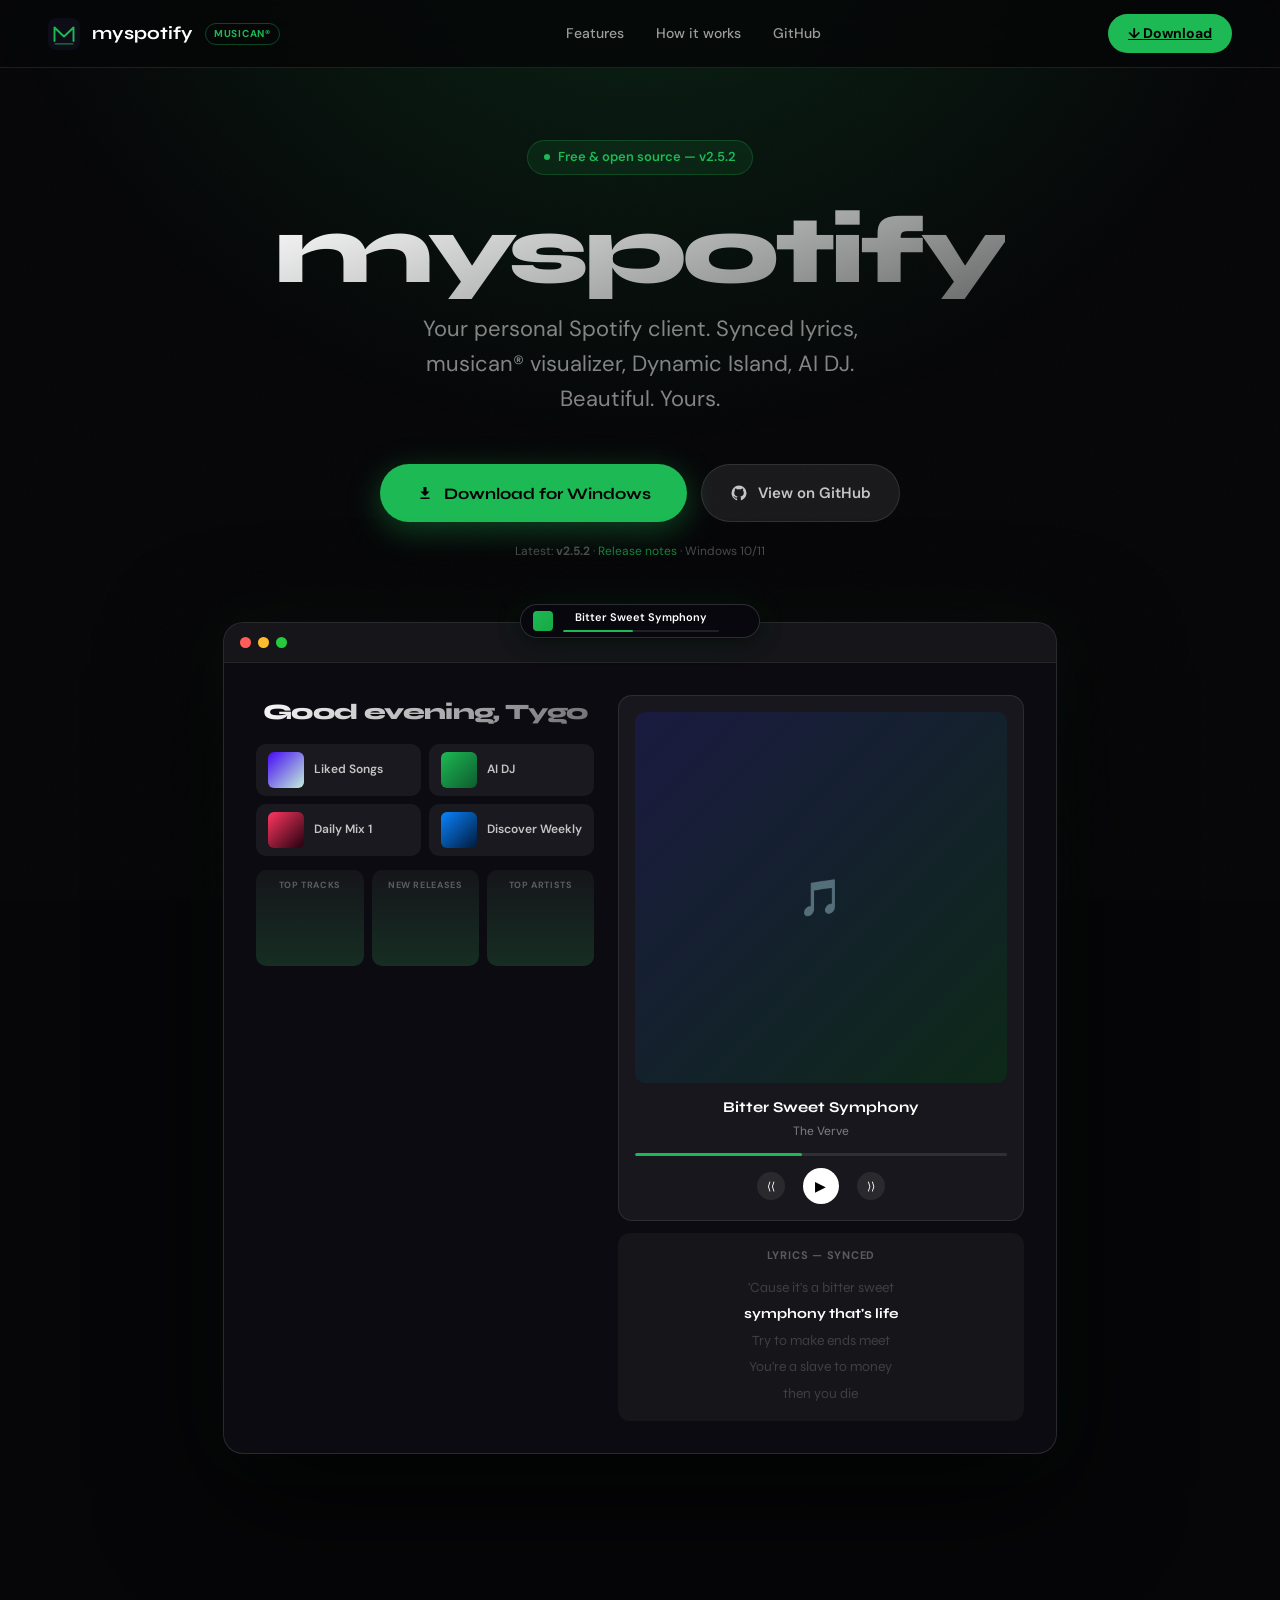
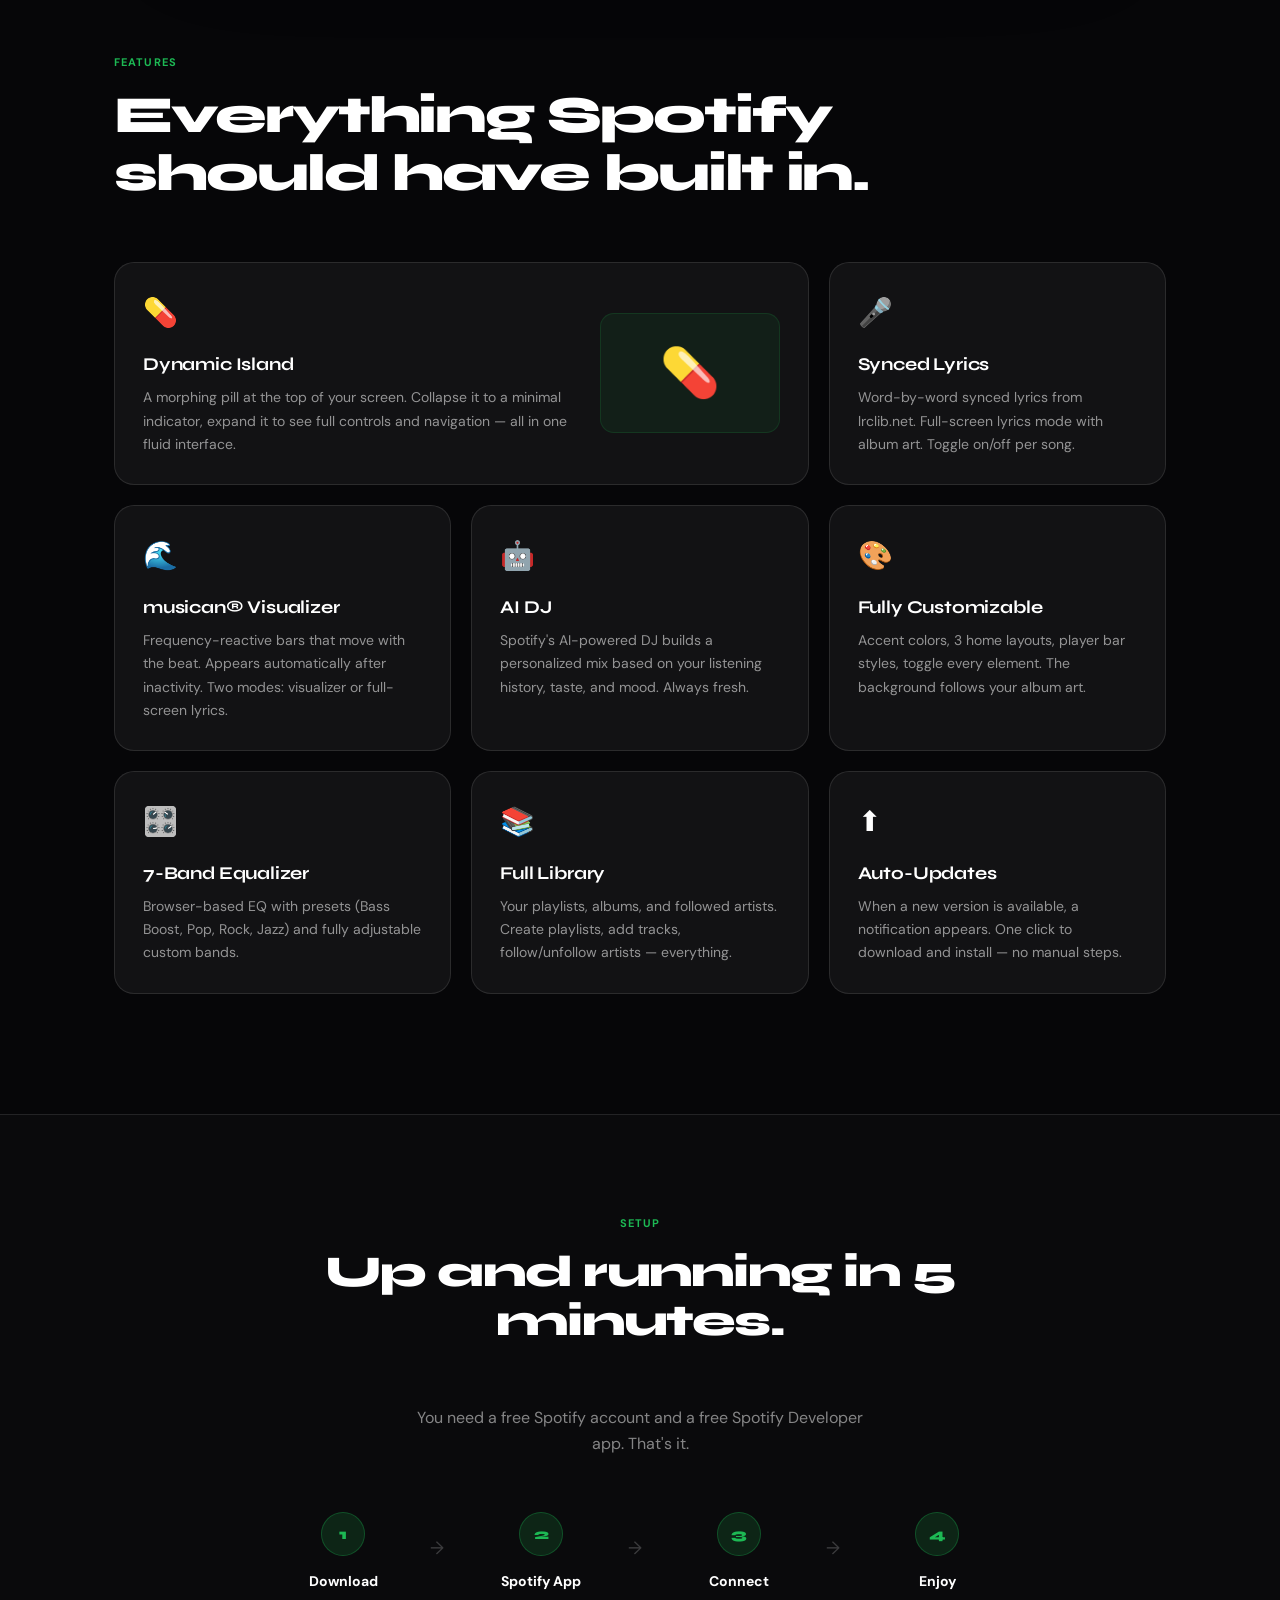
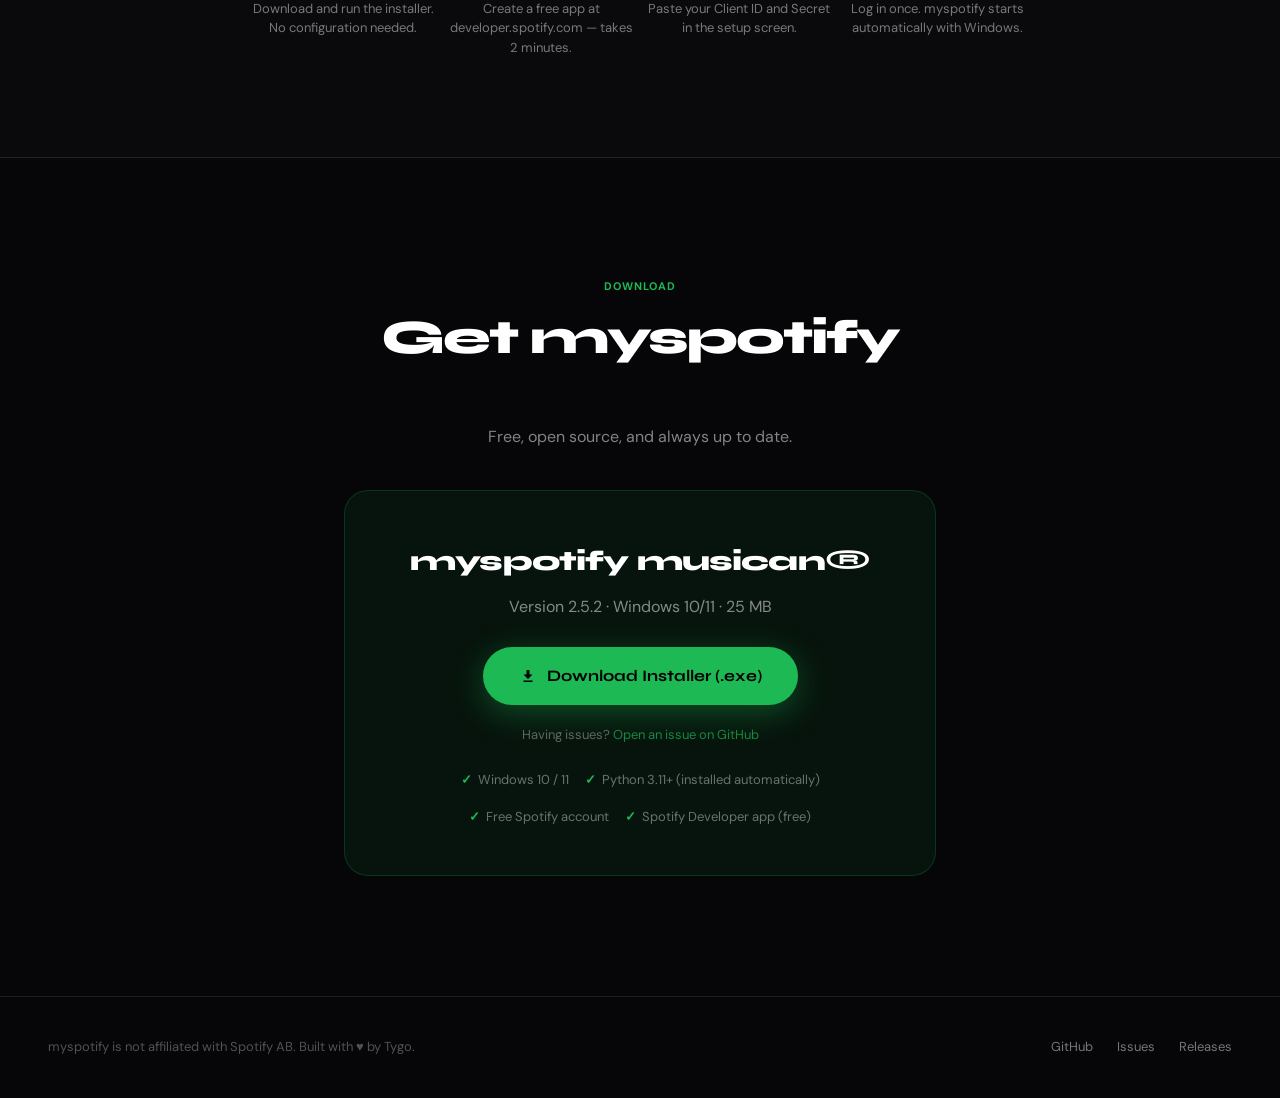
==== docs/index.html @ 20d54a98 "Big update" ====
<!DOCTYPE html>
<html lang="en">
<head>
  <meta charset="UTF-8"/>
  <meta name="viewport" content="width=device-width,initial-scale=1"/>
  <title>myspotify — Personal Spotify Client</title>
  <meta name="description" content="A beautiful, feature-rich personal Spotify client for Windows. Synced lyrics, visualizer, Dynamic Island, AI DJ and more."/>
  <link rel="preconnect" href="https://fonts.googleapis.com"/>
  <link rel="preconnect" href="https://fonts.gstatic.com" crossorigin/>
  <link href="https://fonts.googleapis.com/css2?family=Syne:wght@400;600;700;800&family=DM+Sans:opsz,wght@9..40,400;9..40,500;9..40,600&display=swap" rel="stylesheet"/>
  <style>
    *, *::before, *::after { box-sizing: border-box; margin: 0; padding: 0; }
    :root {
      --green: #1db954; --dark: #060608; --card: rgba(255,255,255,.05);
      --border: rgba(255,255,255,.1); --text: rgba(255,255,255,.75);
      --fd: 'Syne', sans-serif; --fb: 'DM Sans', sans-serif;
    }
    html { scroll-behavior: smooth; }
    body { background: var(--dark); color: #fff; font-family: var(--fb); font-size: 16px; line-height: 1.6; overflow-x: hidden; }

    /* ── NOISE OVERLAY ── */
    body::before {
      content: ''; position: fixed; inset: 0; z-index: 0; pointer-events: none;
      background-image: url("data:image/svg+xml,%3Csvg xmlns='http://www.w3.org/2000/svg' width='300' height='300'%3E%3Cfilter id='n'%3E%3CfeTurbulence type='fractalNoise' baseFrequency='.85' numOctaves='4' stitchTiles='stitch'/%3E%3C/filter%3E%3Crect width='300' height='300' filter='url(%23n)' opacity='.035'/%3E%3C/svg%3E");
      background-size: 300px; opacity: .6;
    }

    /* ── HERO BG ── */
    .hero-bg {
      position: absolute; inset: 0; z-index: 0;
      background: radial-gradient(ellipse 80% 60% at 50% -10%, rgba(29,185,84,.18) 0%, transparent 65%);
    }

    /* ── NAV ── */
    nav {
      position: fixed; top: 0; left: 0; right: 0; z-index: 100;
      display: flex; align-items: center; justify-content: space-between;
      padding: 0 48px; height: 68px;
      background: rgba(6,6,8,.85); backdrop-filter: blur(40px) saturate(180%);
      border-bottom: 1px solid var(--border);
    }
    .nav-brand { display: flex; align-items: center; gap: 12px; text-decoration: none; }
    .nav-logo { width: 32px; height: 32px; }
    .nav-name { font-family: var(--fd); font-size: 18px; font-weight: 700; color: #fff; }
    .nav-badge { font-size: 10px; font-weight: 700; color: var(--green); letter-spacing: .07em; text-transform: uppercase; border: 1px solid rgba(29,185,84,.35); border-radius: 100px; padding: 2px 8px; }
    .nav-links { display: flex; align-items: center; gap: 32px; }
    .nav-links a { color: rgba(255,255,255,.6); text-decoration: none; font-size: 14px; font-weight: 500; transition: color .15s; }
    .nav-links a:hover { color: #fff; }
    .nav-dl { background: var(--green); color: #000; padding: 8px 20px; border-radius: 100px; font-weight: 700; font-size: 14px; transition: filter .15s, transform .1s; }
    .nav-dl:hover { filter: brightness(1.1); transform: translateY(-1px); color: #000; }

    /* ── SECTIONS ── */
    section { position: relative; z-index: 1; }

    /* ── HERO ── */
    .hero {
      min-height: 100vh; display: flex; flex-direction: column;
      align-items: center; justify-content: center; text-align: center;
      padding: 140px 24px 80px;
      position: relative;
    }
    .hero-pill {
      display: inline-flex; align-items: center; gap: 8px;
      background: rgba(29,185,84,.1); border: 1px solid rgba(29,185,84,.25);
      border-radius: 100px; padding: 6px 16px; font-size: 13px; font-weight: 600;
      color: var(--green); margin-bottom: 28px;
      animation: fade-up .7s ease .2s both;
    }
    .hero-pill::before { content: ''; width: 6px; height: 6px; border-radius: 50%; background: var(--green); animation: blink 1.5s ease-in-out infinite; }
    @keyframes blink { 0%,100% { opacity: 1; } 50% { opacity: .3; } }
    h1 {
      font-family: var(--fd); font-size: clamp(52px, 8vw, 96px); font-weight: 800;
      letter-spacing: -.05em; line-height: 1; margin-bottom: 12px;
      background: linear-gradient(160deg, #fff 0%, rgba(255,255,255,.4) 100%);
      -webkit-background-clip: text; -webkit-text-fill-color: transparent; background-clip: text;
      animation: fade-up .7s ease .3s both;
    }
    .hero-sub {
      font-size: clamp(16px, 2.5vw, 22px); color: rgba(255,255,255,.5);
      max-width: 520px; margin: 0 auto 48px;
      animation: fade-up .7s ease .4s both;
    }
    .hero-btns { display: flex; gap: 14px; justify-content: center; flex-wrap: wrap; animation: fade-up .7s ease .5s both; }
    .btn-primary {
      display: inline-flex; align-items: center; gap: 10px;
      background: var(--green); color: #000; padding: 16px 36px;
      border-radius: 100px; font-family: var(--fd); font-size: 16px; font-weight: 700;
      text-decoration: none; transition: filter .15s, transform .12s;
      box-shadow: 0 8px 32px rgba(29,185,84,.35);
    }
    .btn-primary:hover { filter: brightness(1.08); transform: translateY(-2px); }
    .btn-primary:active { transform: scale(.97); }
    .btn-ghost {
      display: inline-flex; align-items: center; gap: 10px;
      background: rgba(255,255,255,.08); color: rgba(255,255,255,.75);
      padding: 16px 28px; border-radius: 100px; border: 1px solid var(--border);
      font-size: 15px; font-weight: 600; text-decoration: none; transition: background .15s, transform .12s;
    }
    .btn-ghost:hover { background: rgba(255,255,255,.14); transform: translateY(-1px); color: #fff; }
    .hero-version { margin-top: 20px; font-size: 12px; color: rgba(255,255,255,.28); animation: fade-up .7s ease .6s both; }
    .hero-version a { color: rgba(29,185,84,.7); text-decoration: none; }
    .hero-version a:hover { color: var(--green); }

    /* ── MOCKUP ── */
    .mockup-wrap { position: relative; max-width: 900px; margin: 60px auto 0; animation: fade-up .8s ease .7s both; }
    .mockup {
      background: rgba(12,12,18,.98); border: 1px solid rgba(255,255,255,.12);
      border-radius: 20px; overflow: hidden;
      box-shadow: 0 40px 120px rgba(0,0,0,.8), 0 0 60px rgba(29,185,84,.08);
    }
    .mockup-bar { height: 40px; background: rgba(255,255,255,.04); border-bottom: 1px solid rgba(255,255,255,.07); display: flex; align-items: center; padding: 0 16px; gap: 7px; }
    .dot { width: 11px; height: 11px; border-radius: 50%; }
    .dot-r { background: #ff5f57; } .dot-y { background: #febc2e; } .dot-g { background: #28c840; }
    .mockup-body { padding: 32px; display: grid; grid-template-columns: 1fr 1.2fr; gap: 24px; min-height: 340px; }
    .mock-left { display: flex; flex-direction: column; gap: 14px; }
    .mock-greeting { font-family: var(--fd); font-size: 22px; font-weight: 800; letter-spacing: -.03em; background: linear-gradient(135deg, #fff, rgba(255,255,255,.4)); -webkit-background-clip: text; -webkit-text-fill-color: transparent; background-clip: text; }
    .mock-grid { display: grid; grid-template-columns: 1fr 1fr; gap: 8px; }
    .mock-card { background: rgba(255,255,255,.06); border-radius: 10px; height: 52px; display: flex; align-items: center; gap: 10px; padding: 0 12px; }
    .mock-art { width: 36px; height: 36px; border-radius: 6px; flex-shrink: 0; }
    .mock-name { font-size: 12px; font-weight: 600; color: rgba(255,255,255,.75); white-space: nowrap; overflow: hidden; text-overflow: ellipsis; }
    .mock-bars { display: grid; grid-template-columns: 1fr 1fr 1fr; gap: 8px; }
    .mock-bar { background: rgba(255,255,255,.04); border-radius: 10px; height: 96px; position: relative; overflow: hidden; }
    .mock-bar::after { content: ''; position: absolute; inset: 0; background: linear-gradient(to top, rgba(29,185,84,.15), transparent); }
    .mock-tag { font-size: 9px; font-weight: 700; text-transform: uppercase; letter-spacing: .07em; color: rgba(255,255,255,.3); padding: 8px; }
    .mock-right { display: flex; flex-direction: column; gap: 12px; }
    .mock-player { background: rgba(255,255,255,.05); border: 1px solid rgba(255,255,255,.09); border-radius: 14px; padding: 16px; }
    .mock-np-art { width: 100%; aspect-ratio: 1; border-radius: 10px; background: linear-gradient(135deg, #1a1a40, #0d2818); margin-bottom: 12px; display: flex; align-items: center; justify-content: center; font-size: 36px; }
    .mock-np-title { font-family: var(--fd); font-size: 15px; font-weight: 700; margin-bottom: 3px; }
    .mock-np-artist { font-size: 12px; color: rgba(255,255,255,.45); }
    .mock-prog { height: 3px; background: rgba(255,255,255,.1); border-radius: 2px; margin: 12px 0; overflow: hidden; }
    .mock-prog-fill { height: 100%; width: 45%; background: var(--green); border-radius: 2px; }
    .mock-ctrl { display: flex; justify-content: center; gap: 18px; align-items: center; }
    .mock-btn { width: 28px; height: 28px; border-radius: 50%; background: rgba(255,255,255,.08); display: flex; align-items: center; justify-content: center; font-size: 11px; }
    .mock-play { background: #fff; color: #000; width: 36px; height: 36px; font-size: 14px; }
    .mock-lyrics { background: rgba(255,255,255,.04); border-radius: 12px; padding: 14px; flex: 1; overflow: hidden; }
    .mock-ly-title { font-size: 11px; font-weight: 700; text-transform: uppercase; letter-spacing: .07em; color: rgba(255,255,255,.3); margin-bottom: 10px; }
    .mock-ly-line { font-family: var(--fd); font-size: 14px; color: rgba(255,255,255,.18); line-height: 1.6; padding: 2px 0; }
    .mock-ly-line.active { color: #fff; font-weight: 700; }

    /* Island mockup */
    .mock-island { position: absolute; top: -18px; left: 50%; transform: translateX(-50%); width: 240px; background: rgba(8,8,14,.97); border: 1px solid rgba(255,255,255,.15); border-radius: 100px; height: 34px; display: flex; align-items: center; padding: 0 12px; gap: 10px; box-shadow: 0 4px 20px rgba(0,0,0,.7), 0 0 30px rgba(29,185,84,.12); }
    .island-art { width: 20px; height: 20px; border-radius: 4px; background: linear-gradient(135deg,#1db954,#17a844); flex-shrink: 0; }
    .island-info { flex: 1; overflow: hidden; }
    .island-name { font-size: 11px; font-weight: 600; white-space: nowrap; overflow: hidden; text-overflow: ellipsis; }
    .island-bar { height: 2px; background: rgba(255,255,255,.1); border-radius: 1px; margin-top: 3px; overflow: hidden; }
    .island-fill { height: 100%; width: 45%; background: var(--green); border-radius: 1px; }
    .island-eq { display: flex; align-items: flex-end; gap: 2px; height: 12px; flex-shrink: 0; }
    .island-eq span { width: 3px; background: var(--green); border-radius: 2px; animation: eq .7s ease infinite alternate; }
    .island-eq span:nth-child(2) { animation-delay: .12s; animation-name: eq2; }
    .island-eq span:nth-child(3) { animation-delay: .25s; }
    .island-eq span:nth-child(4) { animation-delay: .38s; animation-name: eq2; }
    @keyframes eq { from { height: 3px; } to { height: 11px; } }
    @keyframes eq2 { from { height: 7px; } to { height: 3px; } }

    /* ── FEATURES ── */
    .features { padding: 120px 24px; max-width: 1100px; margin: 0 auto; }
    .section-label { font-size: 11px; font-weight: 700; text-transform: uppercase; letter-spacing: .1em; color: var(--green); margin-bottom: 16px; }
    .section-title { font-family: var(--fd); font-size: clamp(32px, 5vw, 52px); font-weight: 800; letter-spacing: -.04em; line-height: 1.1; margin-bottom: 60px; }
    .features-grid { display: grid; grid-template-columns: repeat(3, 1fr); gap: 20px; }
    .feat {
      background: var(--card); border: 1px solid var(--border); border-radius: 20px;
      padding: 28px; transition: border-color .2s, background .2s, transform .2s;
    }
    .feat:hover { border-color: rgba(29,185,84,.3); background: rgba(29,185,84,.05); transform: translateY(-4px); }
    .feat-icon { font-size: 28px; margin-bottom: 14px; }
    .feat-title { font-family: var(--fd); font-size: 18px; font-weight: 700; margin-bottom: 8px; letter-spacing: -.01em; }
    .feat-desc { font-size: 14px; color: rgba(255,255,255,.55); line-height: 1.65; }
    .feat-big { grid-column: span 2; display: flex; gap: 28px; align-items: center; }
    .feat-big .feat-content { flex: 1; }
    .feat-big .feat-visual { flex: 0 0 180px; height: 120px; background: rgba(29,185,84,.08); border-radius: 14px; display: flex; align-items: center; justify-content: center; font-size: 48px; border: 1px solid rgba(29,185,84,.15); }

    /* ── HOW IT WORKS ── */
    .how { padding: 100px 24px; background: rgba(255,255,255,.02); border-top: 1px solid var(--border); border-bottom: 1px solid var(--border); }
    .how-inner { max-width: 780px; margin: 0 auto; text-align: center; }
    .steps { display: grid; grid-template-columns: repeat(4, 1fr); gap: 12px; margin-top: 56px; }
    .step { text-align: center; position: relative; }
    .step:not(:last-child)::after { content: '→'; position: absolute; right: -8px; top: 22px; color: rgba(255,255,255,.2); font-size: 18px; }
    .step-num { width: 44px; height: 44px; border-radius: 50%; background: rgba(29,185,84,.15); border: 1px solid rgba(29,185,84,.3); display: flex; align-items: center; justify-content: center; margin: 0 auto 14px; font-family: var(--fd); font-size: 15px; font-weight: 800; color: var(--green); }
    .step-title { font-weight: 700; font-size: 14px; margin-bottom: 6px; }
    .step-desc { font-size: 13px; color: rgba(255,255,255,.45); line-height: 1.5; }

    /* ── DOWNLOAD ── */
    .download { padding: 120px 24px; text-align: center; max-width: 640px; margin: 0 auto; }
    .dl-box {
      background: rgba(29,185,84,.08); border: 1px solid rgba(29,185,84,.2);
      border-radius: 24px; padding: 48px; margin-top: 40px;
    }
    .dl-title { font-family: var(--fd); font-size: 28px; font-weight: 800; letter-spacing: -.03em; margin-bottom: 10px; }
    .dl-sub { color: rgba(255,255,255,.5); margin-bottom: 28px; }
    .dl-note { margin-top: 20px; font-size: 13px; color: rgba(255,255,255,.35); }
    .dl-note a { color: rgba(29,185,84,.7); text-decoration: none; }
    .dl-note a:hover { color: var(--green); }
    .requirements { display: flex; gap: 16px; justify-content: center; margin-top: 24px; flex-wrap: wrap; }
    .req { display: flex; align-items: center; gap: 6px; font-size: 13px; color: rgba(255,255,255,.4); }
    .req::before { content: '✓'; color: var(--green); font-weight: 700; }

    /* ── FOOTER ── */
    footer {
      border-top: 1px solid var(--border); padding: 40px 48px;
      display: flex; align-items: center; justify-content: space-between;
      font-size: 13px; color: rgba(255,255,255,.3);
    }
    footer a { color: rgba(255,255,255,.45); text-decoration: none; }
    footer a:hover { color: #fff; }

    @keyframes fade-up { from { opacity: 0; transform: translateY(18px); } to { opacity: 1; transform: translateY(0); } }

    @media (max-width: 768px) {
      nav { padding: 0 20px; }
      .nav-links { display: none; }
      .features-grid { grid-template-columns: 1fr; }
      .feat-big { grid-column: span 1; flex-direction: column; }
      .steps { grid-template-columns: 1fr 1fr; }
      .step::after { display: none; }
      .mockup-body { grid-template-columns: 1fr; }
      .mock-right { display: none; }
    }
  </style>
</head>
<body>

<!-- NAV -->
<nav>
  <a class="nav-brand" href="#">
    <svg class="nav-logo" viewBox="0 0 64 64" fill="none" xmlns="http://www.w3.org/2000/svg">
      <rect width="64" height="64" rx="16" fill="#0d0d18"/>
      <path d="M13 46 L13 19 L32 37 L51 19 L51 46" stroke="#1db954" stroke-width="3.8" stroke-linecap="round" stroke-linejoin="round"/>
      <rect x="13" y="50.5" width="38" height="2.5" rx="1.25" fill="#1db954" opacity="0.65"/>
    </svg>
    <span class="nav-name">myspotify</span>
    <span class="nav-badge">musican®</span>
  </a>
  <div class="nav-links">
    <a href="#features">Features</a>
    <a href="#how">How it works</a>
    <a href="https://github.com/tyg01132-netizen/myspotify" target="_blank">GitHub</a>
  </div>
  <a class="nav-dl nav-links" href="#download">↓ Download</a>
</nav>

<!-- HERO -->
<section class="hero">
  <div class="hero-bg"></div>
  <div class="hero-pill">
    <span>Free & open source — v2.5.2</span>
  </div>
  <h1>myspotify</h1>
  <p class="hero-sub">Your personal Spotify client. Synced lyrics, musican® visualizer, Dynamic Island, AI DJ. Beautiful. Yours.</p>
  <div class="hero-btns">
    <a href="#download" class="btn-primary">
      <svg width="18" height="18" viewBox="0 0 24 24" fill="currentColor"><path d="M12 16l-6-6h4V4h4v6h4l-6 6zm-6 2h12v2H6v-2z"/></svg>
      Download for Windows
    </a>
    <a href="https://github.com/tyg01132-netizen/myspotify" target="_blank" class="btn-ghost">
      <svg width="18" height="18" viewBox="0 0 24 24" fill="currentColor"><path d="M12 2A10 10 0 0 0 2 12c0 4.42 2.87 8.17 6.84 9.5.5.08.66-.23.66-.5v-1.69c-2.77.6-3.36-1.34-3.36-1.34-.46-1.16-1.11-1.47-1.11-1.47-.91-.62.07-.6.07-.6 1 .07 1.53 1.03 1.53 1.03.87 1.52 2.34 1.07 2.91.83.09-.65.35-1.09.63-1.34-2.22-.25-4.55-1.11-4.55-4.92 0-1.11.38-2 1.03-2.71-.1-.25-.45-1.29.1-2.64 0 0 .84-.27 2.75 1.02.79-.22 1.65-.33 2.5-.33.85 0 1.71.11 2.5.33 1.91-1.29 2.75-1.02 2.75-1.02.55 1.35.2 2.39.1 2.64.65.71 1.03 1.6 1.03 2.71 0 3.82-2.34 4.66-4.57 4.91.36.31.69.92.69 1.85V21c0 .27.16.59.67.5C19.14 20.16 22 16.42 22 12A10 10 0 0 0 12 2z"/></svg>
      View on GitHub
    </a>
  </div>
  <p class="hero-version">
    Latest: <strong>v2.5.2</strong> · 
    <a href="https://github.com/tyg01132-netizen/myspotify/releases" target="_blank">Release notes</a> ·
    Windows 10/11
  </p>

  <div class="mockup-wrap">
    <div class="mock-island">
      <div class="island-art"></div>
      <div class="island-info">
        <div class="island-name">Bitter Sweet Symphony</div>
        <div class="island-bar"><div class="island-fill"></div></div>
      </div>
      <div class="island-eq">
        <span></span><span></span><span></span><span></span>
      </div>
    </div>
    <div class="mockup">
      <div class="mockup-bar">
        <div class="dot dot-r"></div>
        <div class="dot dot-y"></div>
        <div class="dot dot-g"></div>
      </div>
      <div class="mockup-body">
        <div class="mock-left">
          <div class="mock-greeting">Good evening, Tygo</div>
          <div class="mock-grid">
            <div class="mock-card"><div class="mock-art" style="background:linear-gradient(135deg,#450af5,#c4efd9)"></div><div class="mock-name">Liked Songs</div></div>
            <div class="mock-card"><div class="mock-art" style="background:linear-gradient(135deg,#1db954,#0d5c2e)"></div><div class="mock-name">AI DJ</div></div>
            <div class="mock-card"><div class="mock-art" style="background:linear-gradient(135deg,#ff375f,#220010)"></div><div class="mock-name">Daily Mix 1</div></div>
            <div class="mock-card"><div class="mock-art" style="background:linear-gradient(135deg,#0a84ff,#001a3a)"></div><div class="mock-name">Discover Weekly</div></div>
          </div>
          <div class="mock-bars">
            <div class="mock-bar"><div class="mock-tag">Top Tracks</div></div>
            <div class="mock-bar"><div class="mock-tag">New Releases</div></div>
            <div class="mock-bar"><div class="mock-tag">Top Artists</div></div>
          </div>
        </div>
        <div class="mock-right">
          <div class="mock-player">
            <div class="mock-np-art">🎵</div>
            <div class="mock-np-title">Bitter Sweet Symphony</div>
            <div class="mock-np-artist">The Verve</div>
            <div class="mock-prog"><div class="mock-prog-fill"></div></div>
            <div class="mock-ctrl">
              <div class="mock-btn">⟨⟨</div>
              <div class="mock-btn mock-play">▶</div>
              <div class="mock-btn">⟩⟩</div>
            </div>
          </div>
          <div class="mock-lyrics">
            <div class="mock-ly-title">Lyrics — Synced</div>
            <div class="mock-ly-line">'Cause it's a bitter sweet</div>
            <div class="mock-ly-line active">symphony that's life</div>
            <div class="mock-ly-line">Try to make ends meet</div>
            <div class="mock-ly-line">You're a slave to money</div>
            <div class="mock-ly-line">then you die</div>
          </div>
        </div>
      </div>
    </div>
  </div>
</section>

<!-- FEATURES -->
<section class="features" id="features">
  <div class="section-label">Features</div>
  <div class="section-title">Everything Spotify<br/>should have built in.</div>
  <div class="features-grid">
    <div class="feat feat-big">
      <div class="feat-content">
        <div class="feat-icon">💊</div>
        <div class="feat-title">Dynamic Island</div>
        <div class="feat-desc">A morphing pill at the top of your screen. Collapse it to a minimal indicator, expand it to see full controls and navigation — all in one fluid interface.</div>
      </div>
      <div class="feat-visual">💊</div>
    </div>
    <div class="feat">
      <div class="feat-icon">🎤</div>
      <div class="feat-title">Synced Lyrics</div>
      <div class="feat-desc">Word-by-word synced lyrics from lrclib.net. Full-screen lyrics mode with album art. Toggle on/off per song.</div>
    </div>
    <div class="feat">
      <div class="feat-icon">🌊</div>
      <div class="feat-title">musican® Visualizer</div>
      <div class="feat-desc">Frequency-reactive bars that move with the beat. Appears automatically after inactivity. Two modes: visualizer or full-screen lyrics.</div>
    </div>
    <div class="feat">
      <div class="feat-icon">🤖</div>
      <div class="feat-title">AI DJ</div>
      <div class="feat-desc">Spotify's AI-powered DJ builds a personalized mix based on your listening history, taste, and mood. Always fresh.</div>
    </div>
    <div class="feat">
      <div class="feat-icon">🎨</div>
      <div class="feat-title">Fully Customizable</div>
      <div class="feat-desc">Accent colors, 3 home layouts, player bar styles, toggle every element. The background follows your album art.</div>
    </div>
    <div class="feat">
      <div class="feat-icon">🎛️</div>
      <div class="feat-title">7-Band Equalizer</div>
      <div class="feat-desc">Browser-based EQ with presets (Bass Boost, Pop, Rock, Jazz) and fully adjustable custom bands.</div>
    </div>
    <div class="feat">
      <div class="feat-icon">📚</div>
      <div class="feat-title">Full Library</div>
      <div class="feat-desc">Your playlists, albums, and followed artists. Create playlists, add tracks, follow/unfollow artists — everything.</div>
    </div>
    <div class="feat">
      <div class="feat-icon">⬆</div>
      <div class="feat-title">Auto-Updates</div>
      <div class="feat-desc">When a new version is available, a notification appears. One click to download and install — no manual steps.</div>
    </div>
  </div>
</section>

<!-- HOW IT WORKS -->
<section class="how" id="how">
  <div class="how-inner">
    <div class="section-label">Setup</div>
    <div class="section-title" style="font-size:clamp(28px,4vw,44px)">Up and running in 5 minutes.</div>
    <p style="color:rgba(255,255,255,.5);max-width:480px;margin:0 auto">You need a free Spotify account and a free Spotify Developer app. That's it.</p>
    <div class="steps">
      <div class="step">
        <div class="step-num">1</div>
        <div class="step-title">Download</div>
        <div class="step-desc">Download and run the installer. No configuration needed.</div>
      </div>
      <div class="step">
        <div class="step-num">2</div>
        <div class="step-title">Spotify App</div>
        <div class="step-desc">Create a free app at developer.spotify.com — takes 2 minutes.</div>
      </div>
      <div class="step">
        <div class="step-num">3</div>
        <div class="step-title">Connect</div>
        <div class="step-desc">Paste your Client ID and Secret in the setup screen.</div>
      </div>
      <div class="step">
        <div class="step-num">4</div>
        <div class="step-title">Enjoy</div>
        <div class="step-desc">Log in once. myspotify starts automatically with Windows.</div>
      </div>
    </div>
  </div>
</section>

<!-- DOWNLOAD -->
<section class="download" id="download">
  <div class="section-label">Download</div>
  <div class="section-title" style="font-size:clamp(30px,4vw,48px)">Get myspotify</div>
  <p style="color:rgba(255,255,255,.5)">Free, open source, and always up to date.</p>

  <div class="dl-box">
    <div class="dl-title">myspotify musican®</div>
    <div class="dl-sub">Version 2.5.2 · Windows 10/11 · 25 MB</div>
    <a class="btn-primary" href="https://github.com/tyg01132-netizen/myspotify/releases/latest/download/myspotify-setup-2.5.2.exe" style="display:inline-flex;width:auto;margin:0 auto">
      <svg width="18" height="18" viewBox="0 0 24 24" fill="currentColor"><path d="M12 16l-6-6h4V4h4v6h4l-6 6zm-6 2h12v2H6v-2z"/></svg>
      Download Installer (.exe)
    </a>
    <div class="dl-note">
      Having issues? <a href="https://github.com/tyg01132-netizen/myspotify/issues" target="_blank">Open an issue on GitHub</a>
    </div>
    <div class="requirements">
      <span class="req">Windows 10 / 11</span>
      <span class="req">Python 3.11+ (installed automatically)</span>
      <span class="req">Free Spotify account</span>
      <span class="req">Spotify Developer app (free)</span>
    </div>
  </div>
</section>

<!-- FOOTER -->
<footer>
  <span>myspotify is not affiliated with Spotify AB. Built with ♥ by Tygo.</span>
  <div style="display:flex;gap:24px">
    <a href="https://github.com/tyg01132-netizen/myspotify" target="_blank">GitHub</a>
    <a href="https://github.com/tyg01132-netizen/myspotify/issues" target="_blank">Issues</a>
    <a href="https://github.com/tyg01132-netizen/myspotify/releases" target="_blank">Releases</a>
  </div>
</footer>

</body>
</html>
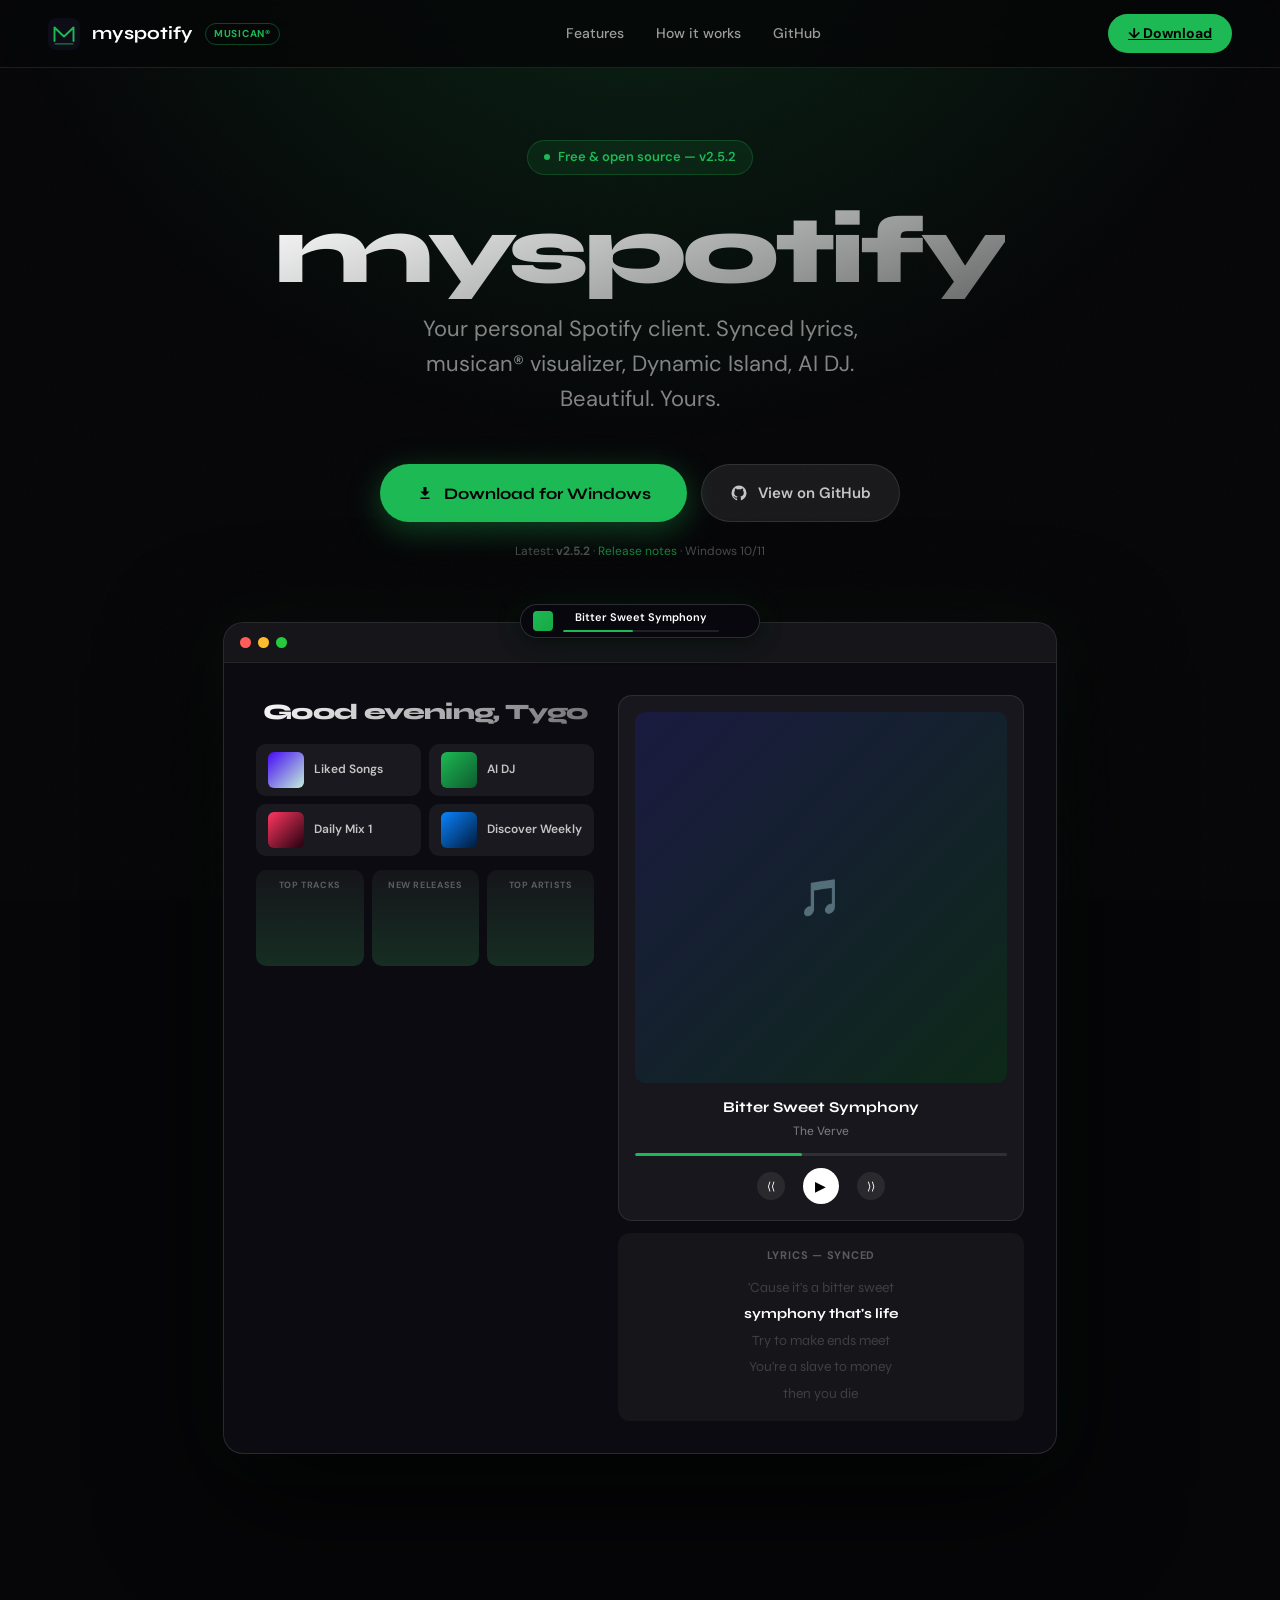
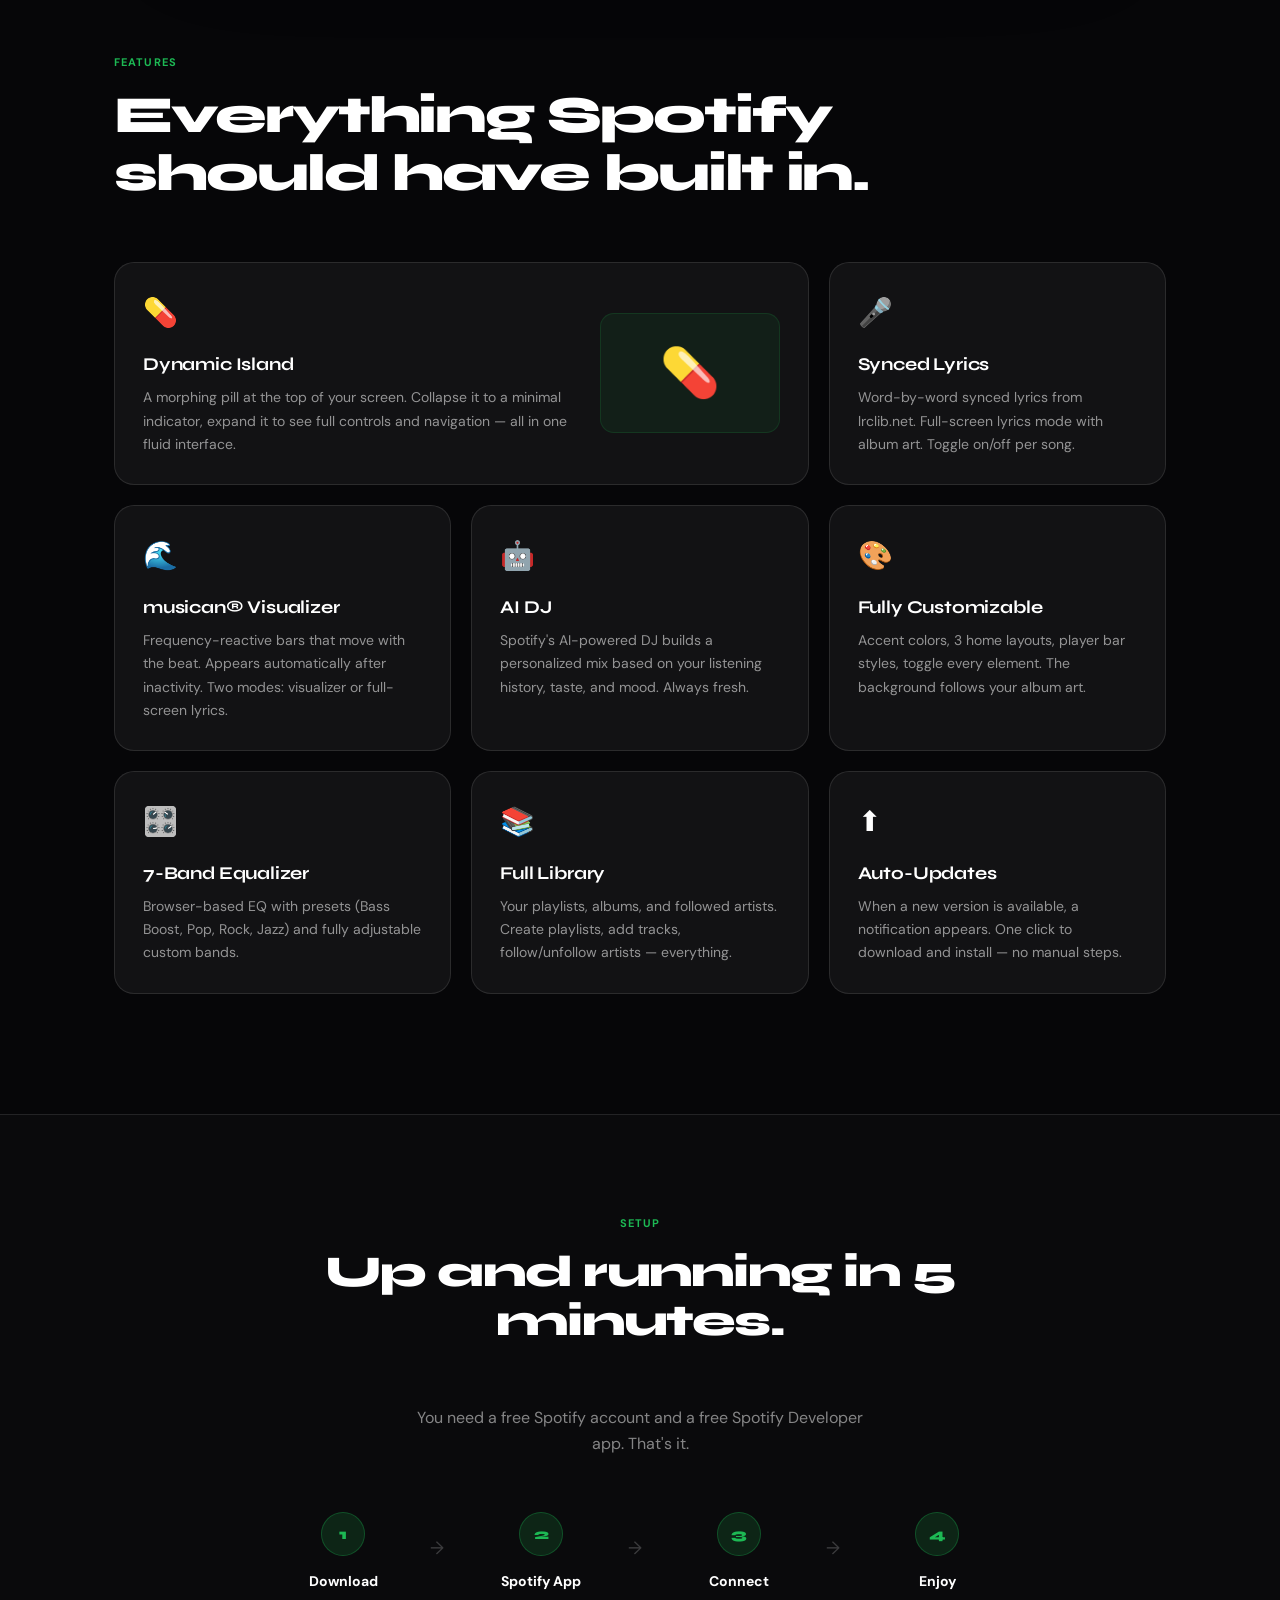
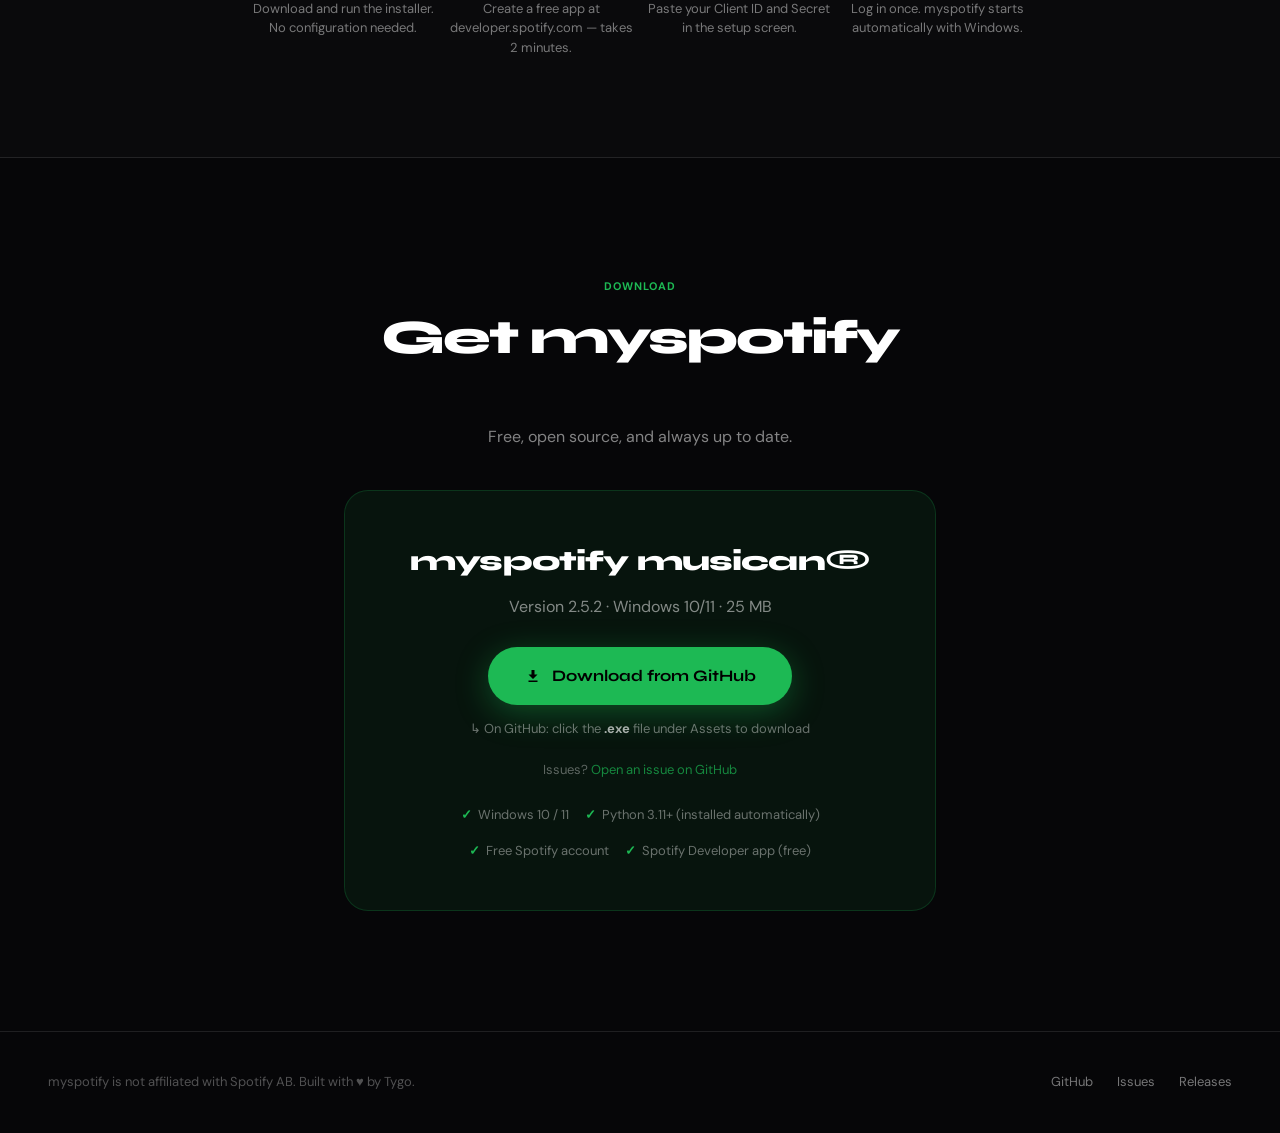
==== commit 26e95818: "begin of v2" ====
--- a/docs/index.html
+++ b/docs/index.html
@@ -411,12 +411,15 @@
   <div class="dl-box">
     <div class="dl-title">myspotify musican®</div>
     <div class="dl-sub">Version 2.5.2 · Windows 10/11 · 25 MB</div>
-    <a class="btn-primary" href="https://github.com/tyg01132-netizen/myspotify/releases/latest/download/myspotify-setup-2.5.2.exe" style="display:inline-flex;width:auto;margin:0 auto">
+    <a class="btn-primary" href="https://github.com/tyg01132-netizen/myspotify/releases" target="_blank" style="display:inline-flex;width:auto;margin:0 auto" id="dl-btn">
       <svg width="18" height="18" viewBox="0 0 24 24" fill="currentColor"><path d="M12 16l-6-6h4V4h4v6h4l-6 6zm-6 2h12v2H6v-2z"/></svg>
-      Download Installer (.exe)
+      Download from GitHub
     </a>
+    <div class="dl-note" style="margin-top:14px;font-size:13px;color:rgba(255,255,255,.4)">
+      ↳ On GitHub: click the <strong style="color:rgba(255,255,255,.65)">.exe</strong> file under Assets to download
+    </div>
     <div class="dl-note">
-      Having issues? <a href="https://github.com/tyg01132-netizen/myspotify/issues" target="_blank">Open an issue on GitHub</a>
+      Issues? <a href="https://github.com/tyg01132-netizen/myspotify/issues" target="_blank">Open an issue on GitHub</a>
     </div>
     <div class="requirements">
       <span class="req">Windows 10 / 11</span>
